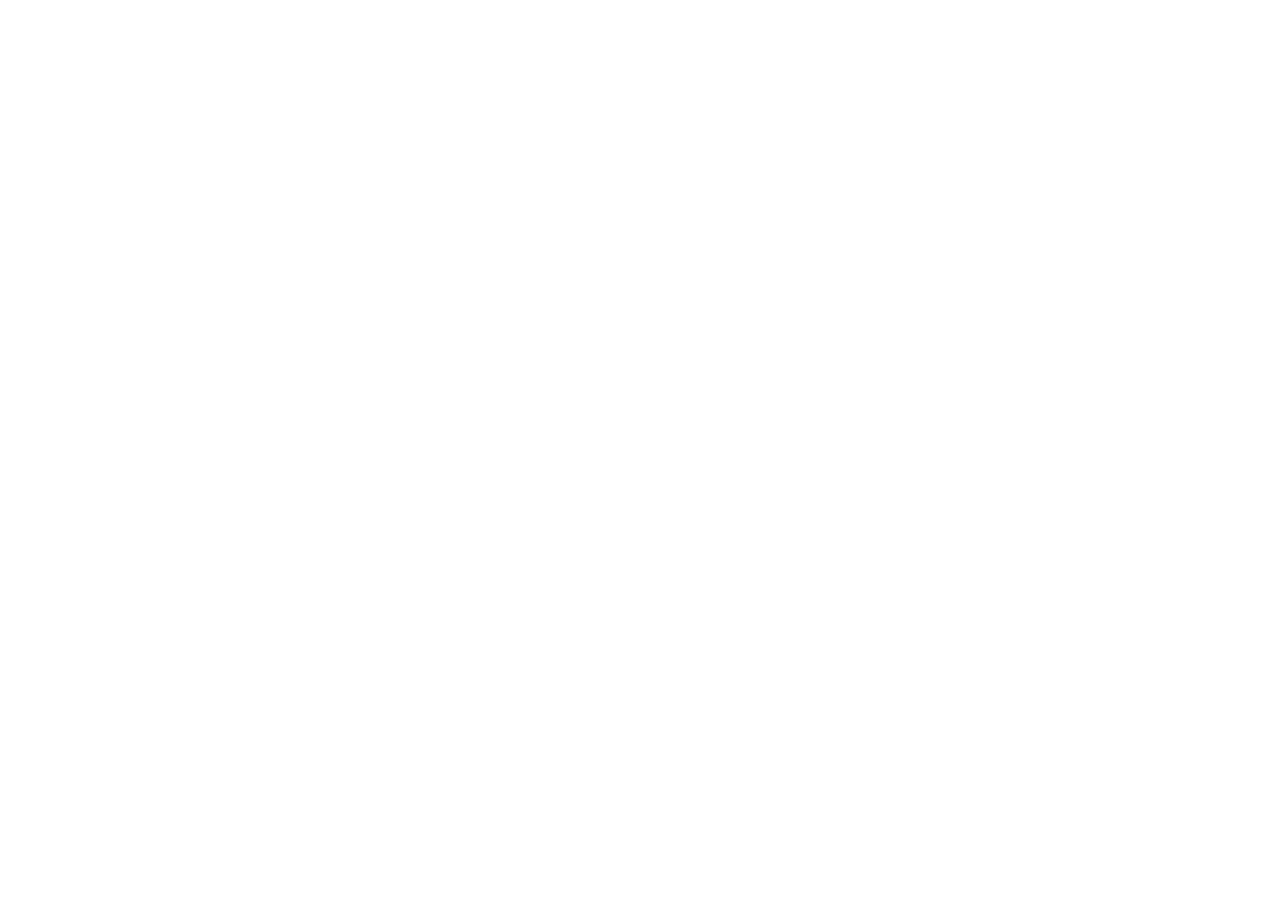
==== index.html @ 409bec6a "feat: added empty html" ====
<!doctype html>

<html lang="en">
<head>
  <meta charset="utf-8">

  <title>Basic HTML</title>
  
  <link rel="stylesheet" href="css/styles.css?v=1.0">

  
</head>

<body>
  <script src="js/scripts.js"></script>
</body>
</html>
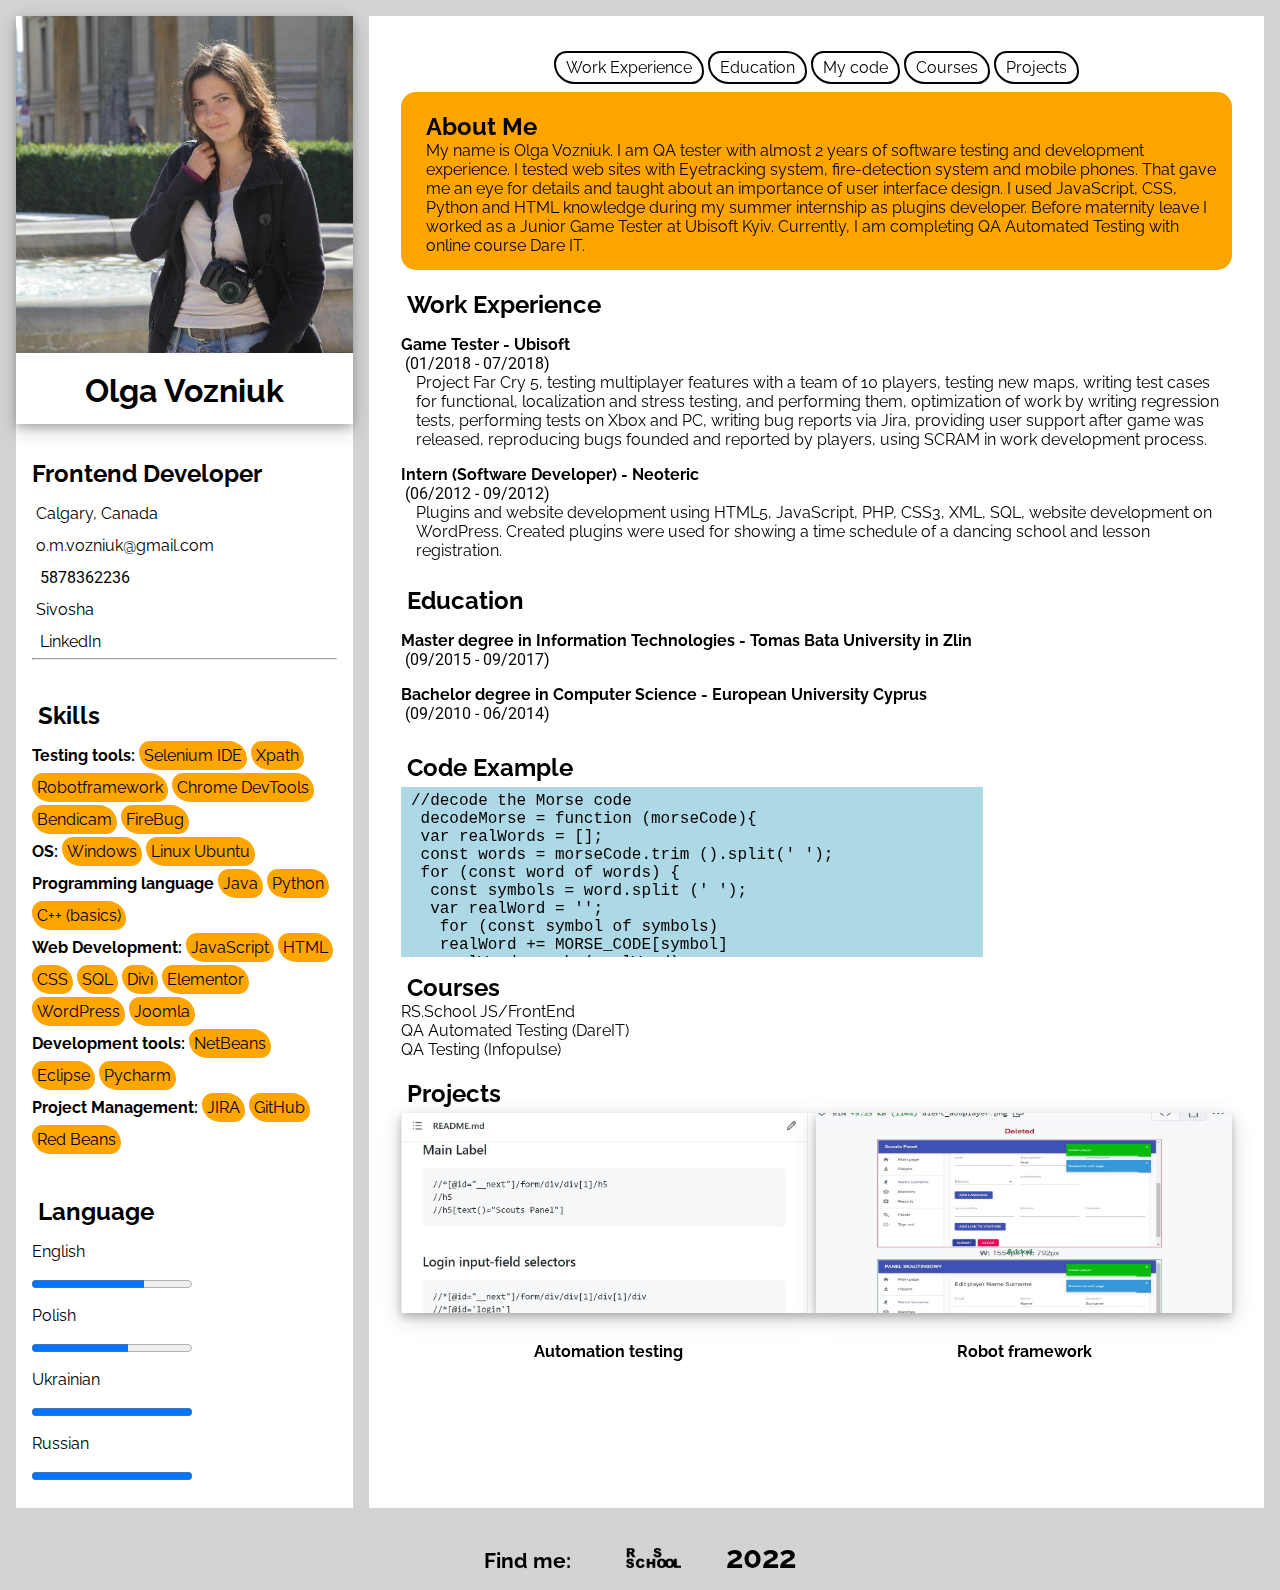
==== commit 0d304019: "init: start new task CV#3. Cross-Check" ====
--- a/index.html
+++ b/index.html
@@ -1,19 +1,245 @@
+<!DOCTYPE HTML>
+<html lang="en">
+  <head class = "header">
+    <meta charset="utf-8">
+    <link rel="stylesheet" href="https://cdnjs.cloudflare.com/ajax/libs/font-awesome/6.2.1/css/all.min.css" integrity="sha512-MV7K8+y+gLIBoVD59lQIYicR65iaqukzvf/nwasF0nqhPay5w/9lJmVM2hMDcnK1OnMGCdVK+iQrJ7lzPJQd1w==" crossorigin="anonymous" referrerpolicy="no-referrer" />
+    <link rel="stylesheet" href="style.css">
+    <title>cv</title>
+    <link rel="icon" href="favicon-16x16.png">
+  </head>
+  <body>
+    <main>
+      <section class="left" id="profile">
+        <div class="avatar-image">
+          <img src="avatar.jpg" alt="avatar" style="width:100%">
+          <div class="container">
+            <h1>Olga Vozniuk</h1>
+          </div>
+        </div>
+        <div class="main-info">
+          <ul>
+            <li>
+              <h2>Frontend Developer </h2>
+            </li>
+            <li>
+              <i class="fa-regular fa-compass"></i>
+              &nbsp;Calgary, Canada
+            </li>
+            <li>
+              <i class="fa-regular fa-envelope"></i>
+              &nbsp;o.m.vozniuk@gmail.com
+            </li>
+            <li class="numbers">
+              <i class="fa-solid fa-mobile-screen-button"></i>
+              &nbsp;&nbsp;5878362236
+            </li>
+            <li class="discord">
+              <i class="fa-brands fa-discord"></i>
+              &nbsp;Sivosha
+            </li>
+            <li class="linkedin">
+              <i class="fa-brands fa-linkedin"></i>
+              &nbsp;&nbsp;<a href="http://www.linkedin.com/in/olga-vozniuk">LinkedIn</a>
+            </li>
+          </ul>
+          <hr>
+        </div>
+        <div class="skills">
+          <ul>
+            <h2><i class="fa-sharp fa-solid fa-lines-leaning"></i>&nbsp;Skills</h2>
+            <li>
+              <b>Testing tools:</b>
+              <span class="skill-point">Selenium IDE</span>
+              <span class="skill-point">Xpath</span>
+              <span class="skill-point">Robotframework</span>
+              <span class="skill-point">Chrome DevTools</span>
+              <span class="skill-point">Bendicam</span>
+              <span class="skill-point">FireBug</span>
+            </li>
+              <b>OS:</b>
+            <span class="skill-point">Windows</span>
+            <span class="skill-point">Linux Ubuntu</span>
+            </li>
+            <li>
+              <b>Programming language</b>
+              <span class="skill-point">Java</span>
+              <span class="skill-point">Python</span>
+              <span class="skill-point">C++ (basics)</span>
+            </li>
+            <li>
+              <b>Web Development:</b>
+              <span class="skill-point">JavaScript</span>
+              <span class="skill-point">HTML</span>
+              <span class="skill-point">CSS</span>
+              <span class="skill-point">SQL</span>
+              <span class="skill-point">Divi</span>
+              <span class="skill-point">Elementor</span>
+              <span class="skill-point">WordPress</span>
+              <span class="skill-point">Joomla</span>
 
-<!doctype html>
-
-<html lang="en">
-<head>
-  <meta charset="utf-8">
-
-  <title>Basic HTML</title>
-  
-  <link rel="stylesheet" href="css/styles.css?v=1.0">
-
-  
-</head>
-
-<body>
-  <script src="js/scripts.js"></script>
-</body>
+            </li>
+            <li>
+              <b>Development tools:</b>
+              <span class="skill-point">NetBeans</span>
+              <span class="skill-point">Eclipse</span>
+              <span class="skill-point">Pycharm</span>
+            </li>
+            <li>
+              <b>Project Management:</b>
+              <span class="skill-point">JIRA</span>
+              <span class="skill-point">GitHub</span>
+              <span class="skill-point">Red Beans</span>
+            </li>
+          </ul>
+        </div>
+        <div class="language">
+          <ul>
+            <h2><i class="fa-solid fa-earth-europe"></i>&nbsp;Language</h2>
+            <li>
+              <p>English</p>
+              <progress max="100" value="70"></progress>
+            </li>
+            <li>
+              <p>Polish</p>
+              <progress max="100" value="60"></progress>
+            </li>
+            <li>
+              <p>Ukrainian</p>
+              <progress max="100" value="100"></progress>
+            </li>
+            <li>
+              <p>Russian</p>
+              <progress max="100" value="100"></progress>
+            </li>
+          </ul>
+        </div>
+      </section>
+      <section class="right">
+        <div class="right">
+            <div class="navigate">
+              <nav>
+                <a href="#work">Work Experience</a>
+                <a href="#education">Education</a>
+                <a href="#code">My code</a>
+                <a href="#courses">Courses</a>
+                <a href="#project">Projects</a>
+              </nav>
+            </div>
+            <div class="aboutme" id="aboutme">
+              <h2>About Me</h2>
+              <p>
+                My name is Olga Vozniuk. I am QA tester with almost 2 years of software testing and development experience. I tested web sites with Eyetracking system, fire-detection system and mobile phones. That gave me an eye for details and taught about an importance of user interface design. I used JavaScript, CSS, Python and HTML knowledge during my summer internship as plugins developer. Before maternity leave I worked as a Junior Game Tester at Ubisoft Kyiv. Currently, I am completing QA Automated Testing with online course Dare IT.
+              </p>
+            </div>
+            <div class="work" id="work">
+              <h2><i class="fa-solid fa-briefcase"></i>&nbsp;Work Experience</h2>
+              <ul class="work-exp">
+                <li><h4>Game Tester &#45; Ubisoft</h4></li>
+                <li class="numbers"><i class="fa-regular fa-calendar-days"></i>&nbsp;(01/2018 &#45; 07/2018)</li>
+                <li>
+                  <p class="li-paragraph">
+                    Project Far Cry 5, testing multiplayer features with a team of 10 players, testing new maps, writing test cases for functional, localization and stress testing, and performing them, optimization of work by writing regression tests, performing tests on Xbox and PC, writing bug reports via Jira, providing user support after game was released, reproducing bugs founded and reported by players, using SCRAM in work development process.
+                  </p>
+                </li>
+              </ul>
+              <ul class="work-exp">
+                <li><h4>Intern (Software Developer) &#45; Neoteric</h4></li>
+                <li class="numbers"><i class="fa-regular fa-calendar-days"></i>&nbsp;(06/2012 &#45; 09/2012)</li>
+                <li>
+                  <p class="li-paragraph">
+                    Plugins and website development using HTML5, JavaScript, PHP, CSS3, XML, SQL, website development on WordPress. Created plugins were used for showing a time schedule of a dancing school and lesson registration.
+                  </p>
+                </li>
+              </ul>
+            </div>
+            <div class="education" id="education">
+              <h2><i class="fa-solid fa-graduation-cap"></i>&nbsp;Education</h2>
+              <ul class="work-exp">
+                <li><h4>Master degree in Information Technologies &#45; Tomas Bata University in Zlin</h4></li>
+                <li class="numbers"><i class="fa-regular fa-calendar-days"></i>&nbsp;(09/2015 &#45; 09/2017)</li>
+              </ul>
+              <ul class="work-exp">
+                <li><h4>Bachelor degree in Computer Science &#45; European University Cyprus</h4></li>
+                <li class="numbers"><i class="fa-regular fa-calendar-days"></i>&nbsp;(09/2010 &#45; 06/2014)</li>
+              </ul>
+            </div>
+            <div class="code" id="code">
+              <h2 class="pos"><i class="fa-sharp fa-solid fa-code"></i>&nbsp;Code Example</h2>
+              <p class="code-scroll">
+                &#47;&#47;decode the Morse code <br/>
+                &nbsp;decodeMorse &#61; function	&#40;morseCode&#41;&#123; <br/>
+                &nbsp;var realWords &#61; &#91;&#93;&#59; <br/>
+                &nbsp;const words &#61; morseCode.trim	&#40;&#41;.split&#40;&#39;   &#39;&#41;&#59;<br/>
+                &nbsp;for 	&#40;const word of words&#41; &#123; <br/>
+                &nbsp;&nbsp;const symbols &#61; word.split	&#40;&#39; &#39;)&#59;<br/>
+                &nbsp;&nbsp;var realWord &#61; &#39;&#39;&#59;<br/>
+                &nbsp;&nbsp;&nbsp;for 	&#40;const symbol of symbols&#41;<br/>
+                &nbsp;&nbsp;&nbsp;realWord &#43;&#61; MORSE_CODE&#91;symbol&#93; <br/>
+                &nbsp;&nbsp;&nbsp;realWords.push	&#40;realWord&#41;<br/>
+                &nbsp;&#125;<br/>
+                return realWords.join	&#40;&#39; &#39;)&#59;<br/>
+                &#125;<br/>
+              </p>
+            </div>
+            <div class="courses" id="courses">
+              <h2><i class="fa-solid fa-school"></i>&nbsp;Courses</h2>
+              <ul>
+                <li>RS.School JS/FrontEnd</li>
+                <li>QA Automated Testing (DareIT)</li>
+                <li>QA Testing (Infopulse)</li>
+              </ul>
+            </div>
+            <div class="project" id="project">
+              <h2><i class="fa-solid fa-list-check"></i>&nbsp;Projects</h2>
+            </div>
+            <div class="projects">
+              <div class="project1">
+                <a href="https://github.com/sivosha/challenge_portfolio_pati">
+                  <img src="project1.jpg" alt="project1" class="pr1">
+                </a>
+                <div class="container">
+                <h4>Automation testing</h4>
+                </div>
+              </div>
+              <div class="project2">
+                <a href="https://github.com/sivosha/my_robotframework">
+                  <img src="project2.jpg" alt="project2" class="pr2">
+                </a>
+                <div class="container">
+                <h4>Robot framework</h4>
+                </div>
+              </div>
+            </div>
+        </div>
+      </section>
+    </main>
+  </body>
+  <footer>
+    <div class="container">
+      <div class="follow">
+          <p> <b>Find me:</b>&nbsp;&nbsp;
+          <a href="https://www.facebook.com/olga.vozniuk.3">
+            <i class="fa-brands fa-square-facebook fa-x2"></i>
+          </a>
+          <a href="http://www.linkedin.com/in/olga-vozniuk">
+            <i class="fa-brands fa-linkedin"></i>
+          </a>
+          <a href="https://github.com/sivosha">
+            <i class="fa-brands fa-github"></i>
+          </a>
+          <a href="https://instagram.com/sivosha">
+            <i class="fa-brands fa-instagram"></i>
+          </a>
+        </p>
+      </div>
+      <div class="logoRS">
+        <a href="https://rs.school/js/">
+          <img src="logo-rsschool3.png" alt="logo-rs">
+        </a>
+      </div>
+      <div>
+        <h2 class="number">2022</h2>
+      </div>
+    </div>
+  </footer>
 </html>
-
--- a/style.css
+++ b/style.css
@@ -0,0 +1,143 @@
+
+   @import url('https://fonts.googleapis.com/css2?family=Raleway:wght@400;700&family=Roboto:wght@300;700&display=Source+Code+Pro:wght@200&display=swap');
+
+    *, body{
+        margin: 0;
+        padding: 0;
+        box-sizing: border-box;
+        font-family: 'Raleway', sans-serif;
+    }
+    .navigate{
+        width: 100%;
+
+        padding-bottom: 15px;
+        padding-top: 10px;
+    }
+    nav{
+        text-align: center;
+        marging: 5px 0 5px 0;
+        padding: 10px 0 10px o;
+    }
+    nav a{
+        padding: 5px 10px 5px 10px;
+        border-radius: 15px 25px;
+        border: 2px solid black;
+    }
+    .container img{
+        weight: 30px;
+        height: 20px;
+    }
+    .container div{
+        display: inline-block;
+        align: center;
+        padding: 0px 20px 0px 20px;
+    }
+    main{
+        margin: 1rem;
+        display: grid;
+        grid-template-columns: 27% 1fr;
+        grid-gap: 1rem;
+    }
+    body{
+        background-color: lightgrey;
+    }
+    a:link, a:visited, a:hover, a:active{
+        text-decoration: none;
+        color: black;
+    }
+    .left{
+        background-color: #fff;
+    }
+    .right{
+        background-color: #fff;
+        padding: 1rem;
+    }
+    .numbers{
+        font-family: 'Roboto', sans-serif;
+    }
+    .main-info, .skills, .language{
+        padding: 1rem;
+        line-height: 2;
+    }
+    .work{
+        padding-bottom: 10px;
+    }
+    .aboutme{
+        padding: 10px 10px 15px 25px;
+        border-radius: 15px 15px;
+        background: orange;
+    }
+    .work, .education, .code, .aboutme, .project h2{
+        padding-top: 20px;
+    }
+    .two-column div{
+        display: inline;
+        padding: 0px 20px 0px 20px;
+        width:100%;
+        height:auto;
+    }
+    .first, .second{
+        width:50px;
+        height:100px;
+        padding: 10px;
+    }
+    .li-paragraph
+    {
+        padding-left: 15px;
+    }
+    .work-exp, .education, .courses, .projects{
+        padding-top: 1rem;
+    }
+    .avatar-image {
+         width: 100%;
+         background-color: white;
+         box-shadow: 0 4px 8px 0 rgba(0, 0, 0, 0.2), 0 6px 20px 0 rgba(0, 0, 0, 0.19);
+         margin-bottom: 10px;
+        }
+    .container {
+         text-align: center;
+         padding: 15px;
+        }
+    ul {
+        list-style: none;
+    }
+    footer{
+        width: 100%;
+        marging-bottom: 10px;
+        font-size: 1.3em;
+    }
+
+    .projects {
+        padding-top: 5px;
+        display: grid;
+        grid-template-columns: 50% 1fr;
+    }
+    .pr1, .pr2{
+        width: 100%;
+        height: 60%;
+        box-shadow: 0 4px 8px 0 rgba(0, 0, 0, 0.2), 0 6px 20px 0 rgba(0, 0, 0, 0.19);
+        margin-bottom: 10px;
+    }
+
+    .project1, .project2{
+        marging: 0 10px 0 10px;
+    }
+
+    .skill-point{
+        border-radius: 15px 25px;
+        background: orange;
+        padding: 5px;
+    }
+    .code{
+        margin-top: 10px;
+    }
+    .code-scroll{
+        font-family: 'Source Code Pro', monospace;
+        background-color: lightblue;
+        padding-left: 10px;
+        padding-top: 5px;
+        margin-top: 5px;
+        width: 70%;
+        height: 170px;
+        overflow: auto;
+
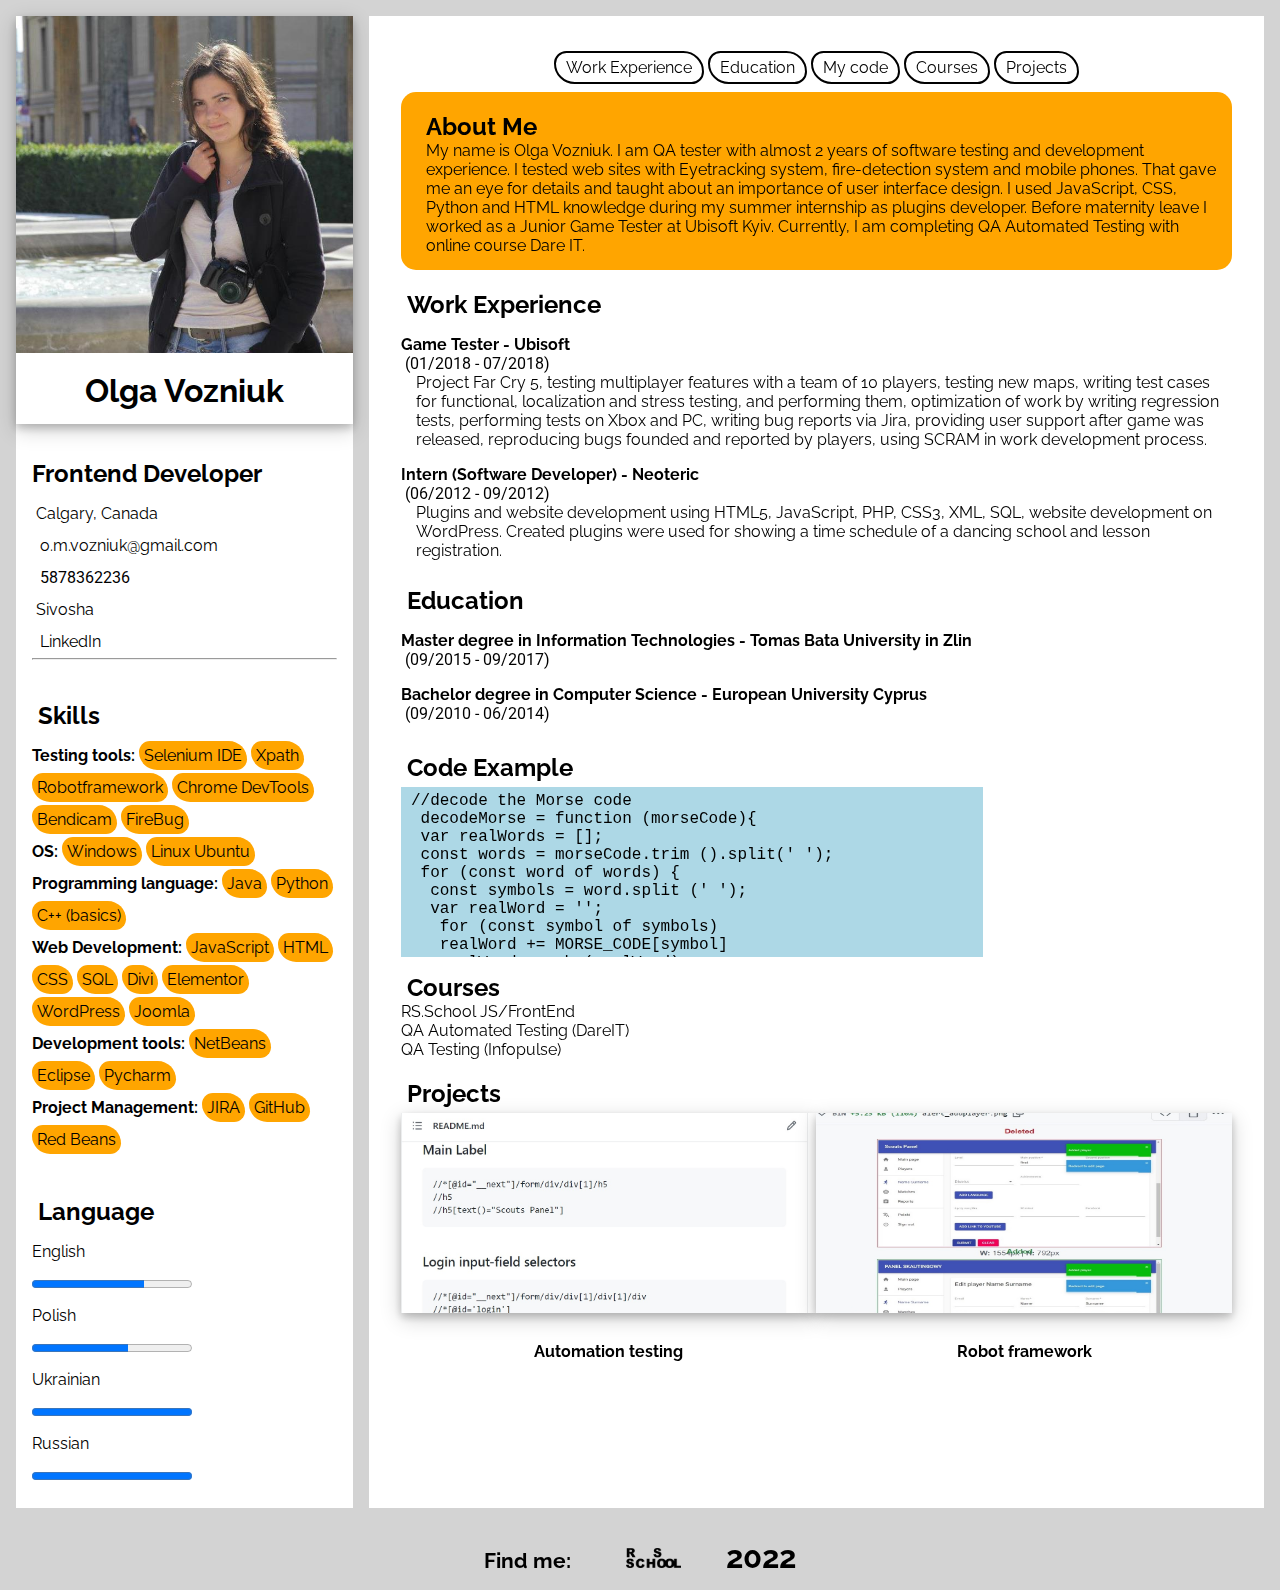
==== commit caff4968: "fix: fix w3 issues" ====
--- a/index.html
+++ b/index.html
@@ -2,7 +2,7 @@
 <html lang="en">
   <head class = "header">
     <meta charset="utf-8">
-    <link rel="stylesheet" href="https://cdnjs.cloudflare.com/ajax/libs/font-awesome/6.2.1/css/all.min.css" integrity="sha512-MV7K8+y+gLIBoVD59lQIYicR65iaqukzvf/nwasF0nqhPay5w/9lJmVM2hMDcnK1OnMGCdVK+iQrJ7lzPJQd1w==" crossorigin="anonymous" referrerpolicy="no-referrer" />
+    <link rel="stylesheet" href="https://cdnjs.cloudflare.com/ajax/libs/font-awesome/6.2.1/css/all.min.css" integrity="sha512-MV7K8+y+gLIBoVD59lQIYicR65iaqukzvf/nwasF0nqhPay5w/9lJmVM2hMDcnK1OnMGCdVK+iQrJ7lzPJQd1w==" crossorigin="anonymous" referrerpolicy="no-referrer">
     <link rel="stylesheet" href="style.css">
     <title>cv</title>
     <link rel="icon" href="favicon-16x16.png">
@@ -27,7 +27,8 @@
             </li>
             <li>
               <i class="fa-regular fa-envelope"></i>
-              &nbsp;o.m.vozniuk@gmail.com
+              &nbsp;
+              <a href="mailto:o.m.vozniuk@gmail.com">o.m.vozniuk@gmail.com </a>
             </li>
             <li class="numbers">
               <i class="fa-solid fa-mobile-screen-button"></i>
@@ -45,8 +46,8 @@
           <hr>
         </div>
         <div class="skills">
+          <h2><i class="fa-sharp fa-solid fa-lines-leaning"></i>&nbsp;Skills</h2>
           <ul>
-            <h2><i class="fa-sharp fa-solid fa-lines-leaning"></i>&nbsp;Skills</h2>
             <li>
               <b>Testing tools:</b>
               <span class="skill-point">Selenium IDE</span>
@@ -56,12 +57,13 @@
               <span class="skill-point">Bendicam</span>
               <span class="skill-point">FireBug</span>
             </li>
+            <li>
               <b>OS:</b>
-            <span class="skill-point">Windows</span>
-            <span class="skill-point">Linux Ubuntu</span>
-            </li>
-            <li>
-              <b>Programming language</b>
+              <span class="skill-point">Windows</span>
+              <span class="skill-point">Linux Ubuntu</span>
+            </li>
+            <li>
+              <b>Programming language:</b>
               <span class="skill-point">Java</span>
               <span class="skill-point">Python</span>
               <span class="skill-point">C++ (basics)</span>
@@ -76,7 +78,6 @@
               <span class="skill-point">Elementor</span>
               <span class="skill-point">WordPress</span>
               <span class="skill-point">Joomla</span>
-
             </li>
             <li>
               <b>Development tools:</b>
@@ -93,8 +94,8 @@
           </ul>
         </div>
         <div class="language">
+          <h2><i class="fa-solid fa-earth-europe"></i>&nbsp;Language</h2>
           <ul>
-            <h2><i class="fa-solid fa-earth-europe"></i>&nbsp;Language</h2>
             <li>
               <p>English</p>
               <progress max="100" value="70"></progress>
@@ -166,19 +167,19 @@
             <div class="code" id="code">
               <h2 class="pos"><i class="fa-sharp fa-solid fa-code"></i>&nbsp;Code Example</h2>
               <p class="code-scroll">
-                &#47;&#47;decode the Morse code <br/>
-                &nbsp;decodeMorse &#61; function	&#40;morseCode&#41;&#123; <br/>
-                &nbsp;var realWords &#61; &#91;&#93;&#59; <br/>
-                &nbsp;const words &#61; morseCode.trim	&#40;&#41;.split&#40;&#39;   &#39;&#41;&#59;<br/>
-                &nbsp;for 	&#40;const word of words&#41; &#123; <br/>
-                &nbsp;&nbsp;const symbols &#61; word.split	&#40;&#39; &#39;)&#59;<br/>
-                &nbsp;&nbsp;var realWord &#61; &#39;&#39;&#59;<br/>
-                &nbsp;&nbsp;&nbsp;for 	&#40;const symbol of symbols&#41;<br/>
-                &nbsp;&nbsp;&nbsp;realWord &#43;&#61; MORSE_CODE&#91;symbol&#93; <br/>
-                &nbsp;&nbsp;&nbsp;realWords.push	&#40;realWord&#41;<br/>
-                &nbsp;&#125;<br/>
-                return realWords.join	&#40;&#39; &#39;)&#59;<br/>
-                &#125;<br/>
+                &#47;&#47;decode the Morse code <br>
+                &nbsp;decodeMorse &#61; function	&#40;morseCode&#41;&#123; <br>
+                &nbsp;var realWords &#61; &#91;&#93;&#59; <br>
+                &nbsp;const words &#61; morseCode.trim	&#40;&#41;.split&#40;&#39;   &#39;&#41;&#59;<br>
+                &nbsp;for 	&#40;const word of words&#41; &#123; <br>
+                &nbsp;&nbsp;const symbols &#61; word.split	&#40;&#39; &#39;)&#59;<br>
+                &nbsp;&nbsp;var realWord &#61; &#39;&#39;&#59;<br>
+                &nbsp;&nbsp;&nbsp;for 	&#40;const symbol of symbols&#41;<br>
+                &nbsp;&nbsp;&nbsp;realWord &#43;&#61; MORSE_CODE&#91;symbol&#93; <br>
+                &nbsp;&nbsp;&nbsp;realWords.push	&#40;realWord&#41;<br>
+                &nbsp;&#125;<br>
+                return realWords.join	&#40;&#39; &#39;)&#59;<br>
+                &#125;<br>
               </p>
             </div>
             <div class="courses" id="courses">
@@ -213,7 +214,6 @@
         </div>
       </section>
     </main>
-  </body>
   <footer>
     <div class="container">
       <div class="follow">
@@ -242,4 +242,5 @@
       </div>
     </div>
   </footer>
+  </body>
 </html>
